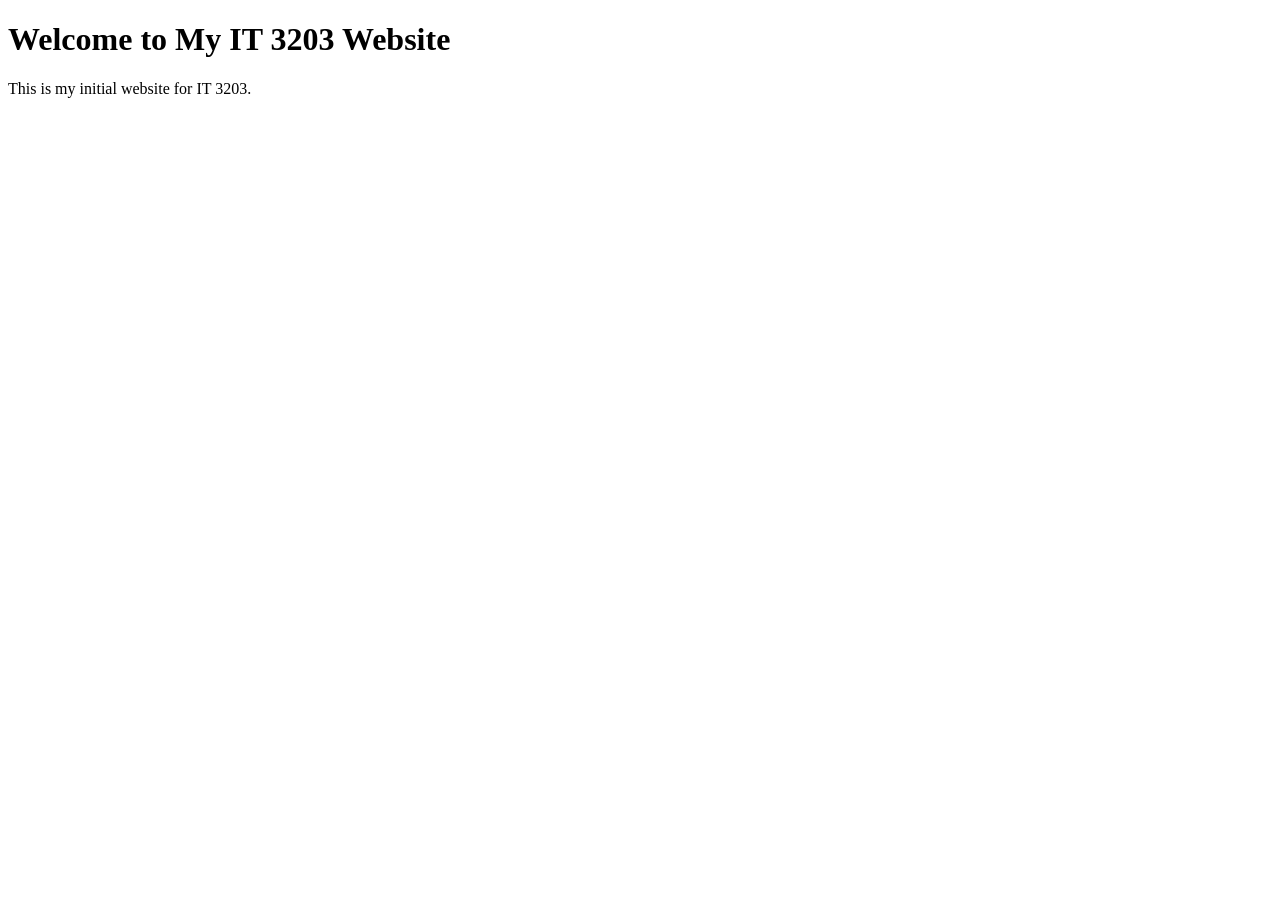
==== index.html @ f3075af6 "Add initial HTML structure for the website" ====
<!DOCTYPE html>
<html lang="en">
<head>
    <meta charset="UTF-8">
    <meta name="viewport" content="width=device-width, initial-scale=1.0">
    <title>My IT 3203 Website</title>
</head>
<body>
    <h1>Welcome to My IT 3203 Website</h1>
    <p>This is my initial website for IT 3203.</p>
</body>
</html>
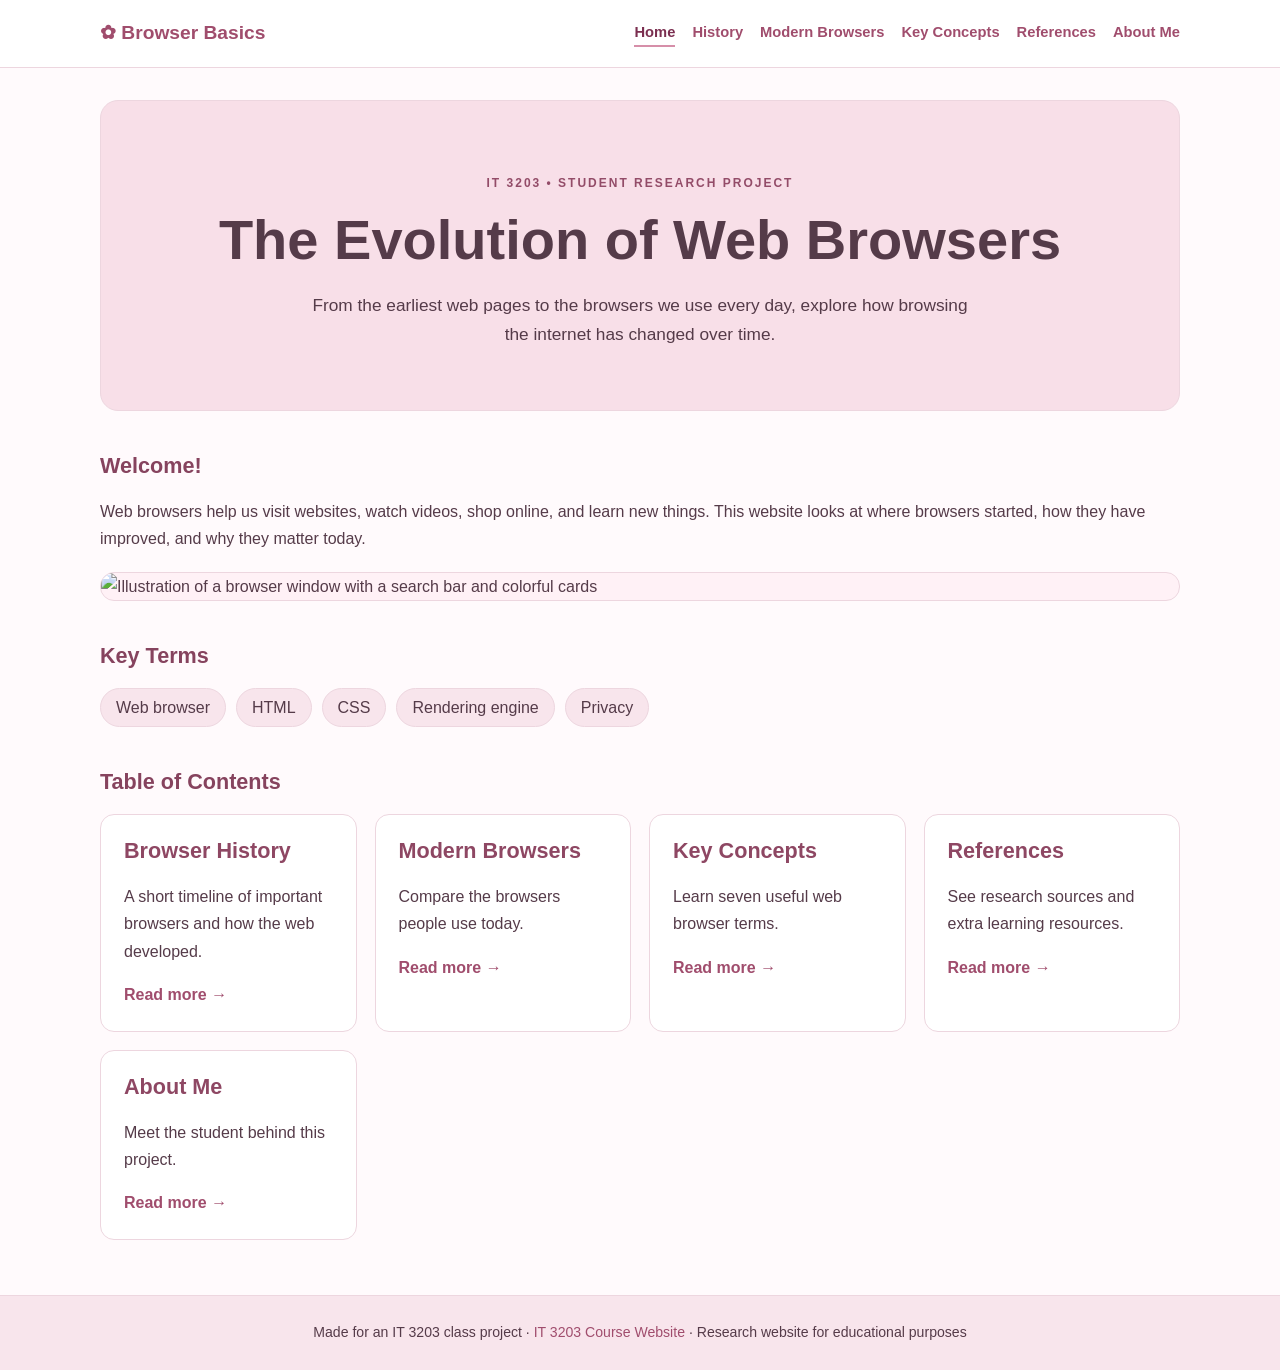
==== commit 19871635: "Add files via upload" ====
--- a/index.html
+++ b/index.html
@@ -1,12 +1,22 @@
 <!DOCTYPE html>
 <html lang="en">
 <head>
-    <meta charset="UTF-8">
-    <meta name="viewport" content="width=device-width, initial-scale=1.0">
-    <title>My IT 3203 Website</title>
+  <meta charset="UTF-8">
+  <meta name="viewport" content="width=device-width, initial-scale=1.0">
+  <meta name="description" content="A student research website about the evolution of web browsers.">
+  <title>Home | The Evolution of Web Browsers</title>
+  <link rel="stylesheet" href="style.css">
 </head>
 <body>
-    <h1>Welcome to My IT 3203 Website</h1>
-    <p>This is my initial website for IT 3203.</p>
+  <!-- Shared header and navigation appear on every page. -->
+  <header class="site-header"><div class="container header-inner"><a class="brand" href="index.html">✿ Browser Basics</a><nav aria-label="Main navigation"><a href="index.html" aria-current="page">Home</a>
+<a href="history.html">History</a>
+<a href="modern.html">Modern Browsers</a>
+<a href="concepts.html">Key Concepts</a>
+<a href="references.html">References</a>
+<a href="about.html">About Me</a></nav></div></header>
+  <main class="container"><section class="hero"><p class="eyebrow">IT 3203 • Student Research Project</p><h1>The Evolution of Web Browsers</h1><p class="hero-text">From the earliest web pages to the browsers we use every day, explore how browsing the internet has changed over time.</p></section><section class="section"><h2>Welcome!</h2><p>Web browsers help us visit websites, watch videos, shop online, and learn new things. This website looks at where browsers started, how they have improved, and why they matter today.</p><img class="feature-image" src="images/browser-illustration.svg" alt="Illustration of a browser window with a search bar and colorful cards"></section><section class="section"><h2>Key Terms</h2><ul class="tag-list"><li>Web browser</li><li>HTML</li><li>CSS</li><li>Rendering engine</li><li>Privacy</li></ul></section><section class="section"><h2>Table of Contents</h2><div class="card-grid"><article class="card"><h2>Browser History</h2><p>A short timeline of important browsers and how the web developed.</p><a href="history.html">Read more →</a></article><article class="card"><h2>Modern Browsers</h2><p>Compare the browsers people use today.</p><a href="modern.html">Read more →</a></article><article class="card"><h2>Key Concepts</h2><p>Learn seven useful web browser terms.</p><a href="concepts.html">Read more →</a></article><article class="card"><h2>References</h2><p>See research sources and extra learning resources.</p><a href="references.html">Read more →</a></article><article class="card"><h2>About Me</h2><p>Meet the student behind this project.</p><a href="about.html">Read more →</a></article></div></section></main>
+  <!-- Required course credit and link. -->
+  <footer class="site-footer"><div class="container">Made for an IT 3203 class project · <a href="https://ksuweb.github.io/IT3203/">IT 3203 Course Website</a> · Research website for educational purposes</div></footer>
 </body>
-</html>
+</html>
--- a/style.css
+++ b/style.css
@@ -0,0 +1,34 @@
+/* IT 3203 Milestone 1: One stylesheet shared by all six pages. */
+/* Element selectors: body, h1, a, table, etc. */
+:root { --pink:#f8dfe8; --rose:#a04d6d; --dark:#553b49; --line:#edd6df; --white:#fff; }
+* { box-sizing:border-box; }
+body { margin:0; color:var(--dark); background:#fffafc; font-family:Arial, Helvetica, sans-serif; line-height:1.7; }
+h1,h2 { line-height:1.25; } h1 { font-size:clamp(2rem,5vw,3.5rem); margin:0 0 16px; } h2 { font-size:1.35rem; margin-top:0; }
+a { color:var(--rose); text-decoration:none; } a:hover { text-decoration:underline; color:#75324f; }
+.container { width:min(1080px,92%); margin:0 auto; }
+.site-header { background:white; border-bottom:1px solid var(--line); }
+.header-inner { display:flex; flex-wrap:wrap; align-items:center; justify-content:space-between; gap:12px; padding:17px 0; }
+.brand { font-weight:800; font-size:1.2rem; }
+nav { display:flex; flex-wrap:wrap; gap:8px 17px; } nav a { font-size:.92rem; font-weight:600; }
+/* Attribute selector: highlights the current page in the menu. */
+nav a[aria-current="page"] { color:#7b2f50; border-bottom:2px solid #d68fa9; }
+.hero { background:var(--pink); text-align:center; border:1px solid var(--line); border-radius:18px; padding:60px 30px; margin:32px 0; }
+.eyebrow { color:#934c68; text-transform:uppercase; letter-spacing:2px; font-size:.75rem; font-weight:700; }
+.hero-text { max-width:680px; margin:0 auto; font-size:1.08rem; }
+.section { margin:42px 0; } .section > h2 { color:#86435e; }
+.feature-image { display:block; width:100%; max-height:300px; object-fit:contain; border-radius:14px; margin:20px 0; background:#fff1f6; border:1px solid var(--line); }
+/* Class selectors and CSS Grid create responsive content cards. */
+.card-grid,.concept-grid { display:grid; grid-template-columns:repeat(auto-fit,minmax(235px,1fr)); gap:18px; }
+.card,.concept,.about-card,.note { background:white; padding:23px; border:1px solid var(--line); border-radius:14px; }
+.card h2,.concept h2 { color:#8e4763; } .card a { font-weight:700; }
+.tag-list { display:flex; flex-wrap:wrap; gap:10px; padding:0; list-style:none; }
+.tag-list li { background:#f8e5ec; border:1px solid var(--line); border-radius:30px; padding:5px 15px; }
+.timeline li { padding:8px 0; } .note { background:#fff0f5; margin:30px 0; }
+.table-wrap { overflow-x:auto; } table { width:100%; border-collapse:collapse; background:white; margin:20px 0; }
+caption { text-align:left; font-weight:bold; margin-bottom:10px; } th,td { border:1px solid #e5cbd5; padding:12px; text-align:left; }
+th { background:#f7dfe8; } tr:nth-child(even) { background:#fff4f8; }
+.resource-list { padding-left:20px; } .resource-list li { margin-bottom:20px; } .resource-list p { margin:3px 0; }
+.about-layout { display:grid; grid-template-columns:2fr 1fr; gap:25px; } .about-card { background:#fff0f5; align-self:start; }
+.small-text { font-size:.9rem; color:#806673; } .site-footer { margin-top:55px; padding:25px 0; background:#f8e5ec; text-align:center; font-size:.88rem; border-top:1px solid var(--line); }
+/* Responsive layout for phones and small screens. */
+@media(max-width:700px) { .header-inner { justify-content:center; } nav { justify-content:center; } .hero { padding:40px 18px; } .about-layout { grid-template-columns:1fr; } }
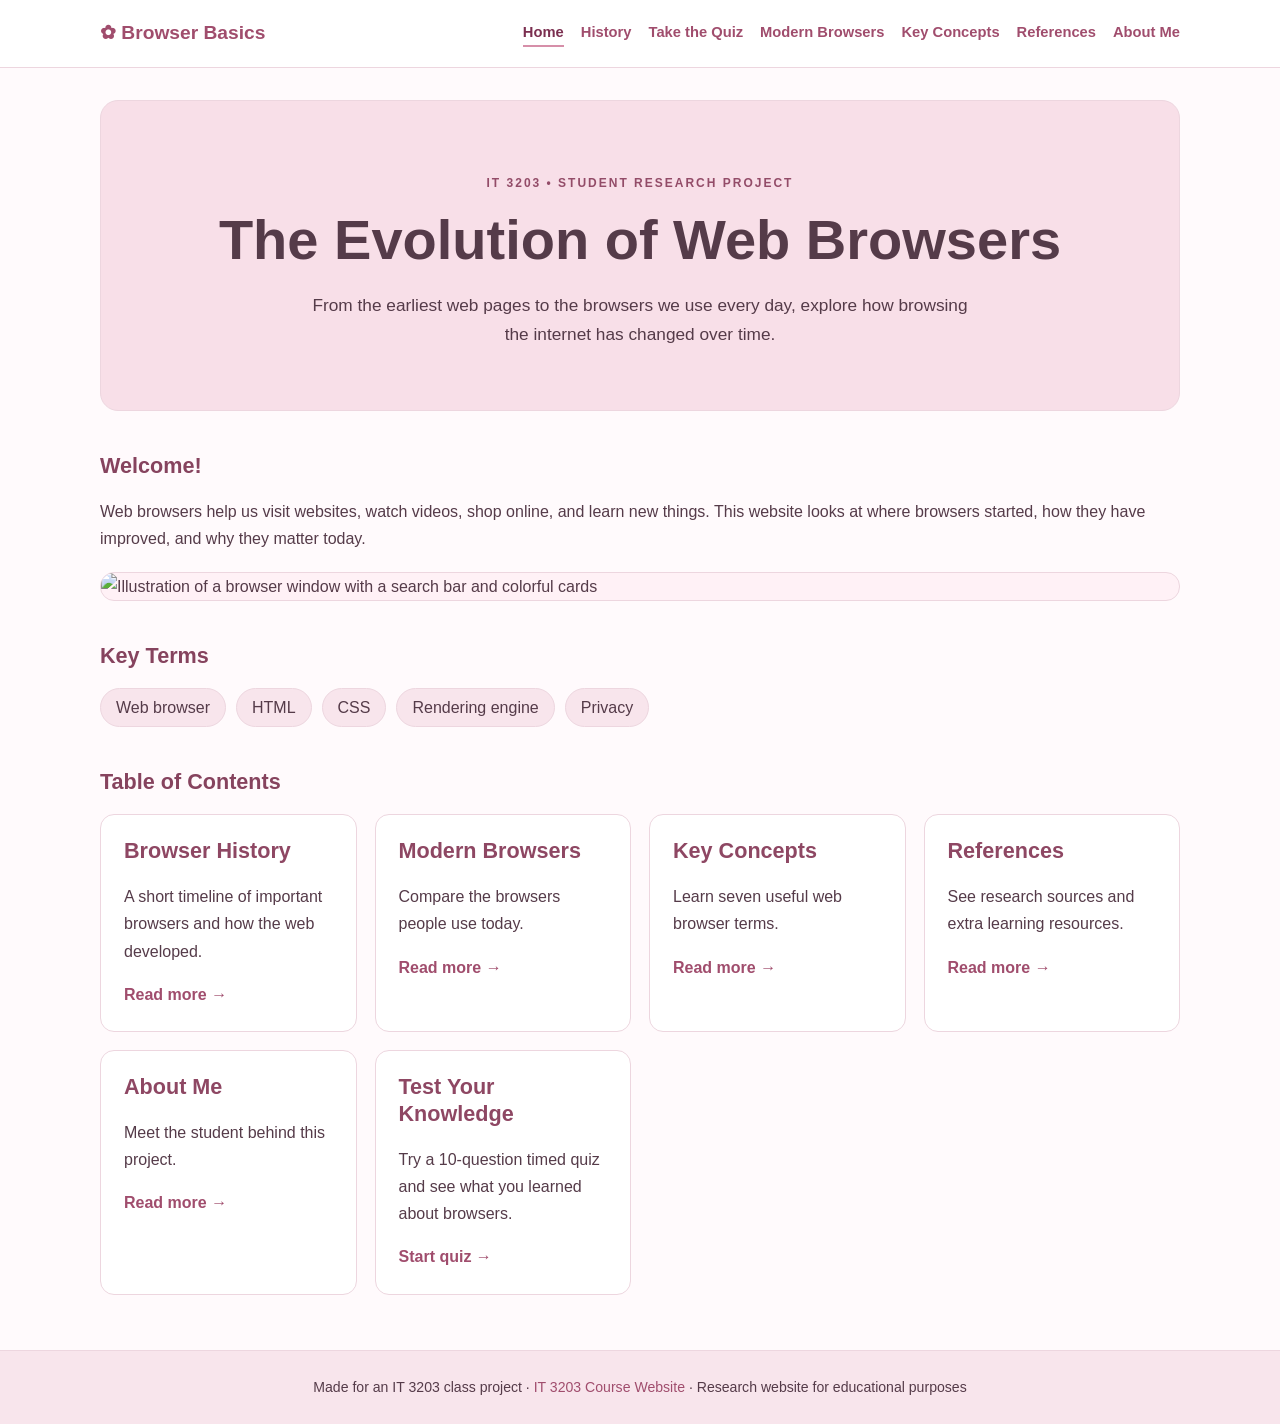
==== commit bbb5a2ea: "Add files via upload" ====
--- a/index.html
+++ b/index.html
@@ -1,22 +1,23 @@
 <!DOCTYPE html>
+
 <html lang="en">
 <head>
-  <meta charset="UTF-8">
-  <meta name="viewport" content="width=device-width, initial-scale=1.0">
-  <meta name="description" content="A student research website about the evolution of web browsers.">
-  <title>Home | The Evolution of Web Browsers</title>
-  <link rel="stylesheet" href="style.css">
+<meta charset="utf-8"/>
+<meta content="width=device-width, initial-scale=1.0" name="viewport"/>
+<meta content="A student research website about the evolution of web browsers." name="description"/>
+<title>Home | The Evolution of Web Browsers</title>
+<link href="style.css" rel="stylesheet"/>
 </head>
 <body>
-  <!-- Shared header and navigation appear on every page. -->
-  <header class="site-header"><div class="container header-inner"><a class="brand" href="index.html">✿ Browser Basics</a><nav aria-label="Main navigation"><a href="index.html" aria-current="page">Home</a>
+<!-- Shared header and navigation appear on every page. -->
+<header class="site-header"><div class="container header-inner"><a class="brand" href="index.html">✿ Browser Basics</a><nav aria-label="Main navigation"><a aria-current="page" href="index.html">Home</a>
 <a href="history.html">History</a>
-<a href="modern.html">Modern Browsers</a>
+<a href="quiz.html">Take the Quiz</a><a href="modern.html">Modern Browsers</a>
 <a href="concepts.html">Key Concepts</a>
 <a href="references.html">References</a>
 <a href="about.html">About Me</a></nav></div></header>
-  <main class="container"><section class="hero"><p class="eyebrow">IT 3203 • Student Research Project</p><h1>The Evolution of Web Browsers</h1><p class="hero-text">From the earliest web pages to the browsers we use every day, explore how browsing the internet has changed over time.</p></section><section class="section"><h2>Welcome!</h2><p>Web browsers help us visit websites, watch videos, shop online, and learn new things. This website looks at where browsers started, how they have improved, and why they matter today.</p><img class="feature-image" src="images/browser-illustration.svg" alt="Illustration of a browser window with a search bar and colorful cards"></section><section class="section"><h2>Key Terms</h2><ul class="tag-list"><li>Web browser</li><li>HTML</li><li>CSS</li><li>Rendering engine</li><li>Privacy</li></ul></section><section class="section"><h2>Table of Contents</h2><div class="card-grid"><article class="card"><h2>Browser History</h2><p>A short timeline of important browsers and how the web developed.</p><a href="history.html">Read more →</a></article><article class="card"><h2>Modern Browsers</h2><p>Compare the browsers people use today.</p><a href="modern.html">Read more →</a></article><article class="card"><h2>Key Concepts</h2><p>Learn seven useful web browser terms.</p><a href="concepts.html">Read more →</a></article><article class="card"><h2>References</h2><p>See research sources and extra learning resources.</p><a href="references.html">Read more →</a></article><article class="card"><h2>About Me</h2><p>Meet the student behind this project.</p><a href="about.html">Read more →</a></article></div></section></main>
-  <!-- Required course credit and link. -->
-  <footer class="site-footer"><div class="container">Made for an IT 3203 class project · <a href="https://ksuweb.github.io/IT3203/">IT 3203 Course Website</a> · Research website for educational purposes</div></footer>
+<main class="container"><section class="hero"><p class="eyebrow">IT 3203 • Student Research Project</p><h1>The Evolution of Web Browsers</h1><p class="hero-text">From the earliest web pages to the browsers we use every day, explore how browsing the internet has changed over time.</p></section><section class="section"><h2>Welcome!</h2><p>Web browsers help us visit websites, watch videos, shop online, and learn new things. This website looks at where browsers started, how they have improved, and why they matter today.</p><img alt="Illustration of a browser window with a search bar and colorful cards" class="feature-image" src="images/browser-illustration.svg"/></section><section class="section"><h2>Key Terms</h2><ul class="tag-list"><li>Web browser</li><li>HTML</li><li>CSS</li><li>Rendering engine</li><li>Privacy</li></ul></section><section class="section"><h2>Table of Contents</h2><div class="card-grid"><article class="card"><h2>Browser History</h2><p>A short timeline of important browsers and how the web developed.</p><a href="history.html">Read more →</a></article><article class="card"><h2>Modern Browsers</h2><p>Compare the browsers people use today.</p><a href="modern.html">Read more →</a></article><article class="card"><h2>Key Concepts</h2><p>Learn seven useful web browser terms.</p><a href="concepts.html">Read more →</a></article><article class="card"><h2>References</h2><p>See research sources and extra learning resources.</p><a href="references.html">Read more →</a></article><article class="card"><h2>About Me</h2><p>Meet the student behind this project.</p><a href="about.html">Read more →</a></article><article class="card"><h2>Test Your Knowledge</h2><p>Try a 10-question timed quiz and see what you learned about browsers.</p><a href="quiz.html">Start quiz →</a></article></div></section></main>
+<!-- Required course credit and link. -->
+<footer class="site-footer"><div class="container">Made for an IT 3203 class project · <a href="https://ksuweb.github.io/IT3203/">IT 3203 Course Website</a> · Research website for educational purposes</div></footer>
 </body>
 </html>
--- a/style.css
+++ b/style.css
@@ -32,3 +32,31 @@
 .small-text { font-size:.9rem; color:#806673; } .site-footer { margin-top:55px; padding:25px 0; background:#f8e5ec; text-align:center; font-size:.88rem; border-top:1px solid var(--line); }
 /* Responsive layout for phones and small screens. */
 @media(max-width:700px) { .header-inner { justify-content:center; } nav { justify-content:center; } .hero { padding:40px 18px; } .about-layout { grid-template-columns:1fr; } }
+
+/* Milestone #2: responsive, accessible quiz controls and results. */
+.quiz-toolbar {display:flex;flex-wrap:wrap;gap:18px;justify-content:space-between;background:white;border:1px solid var(--line);padding:15px 24px;border-radius:14px;margin-bottom:24px;position:sticky;top:0;z-index:5;box-shadow:0 3px 12px #553b4912}
+.quiz-toolbar p {margin:3px 0;font-size:1.2rem;font-weight:700;color:var(--rose)}
+.quiz-toolbar .time-warning {color:#a52837}
+.question-card {min-width:0;border:1px solid var(--line);border-radius:14px;padding:20px 24px;margin:20px 0;background:white}
+.question-card legend {font-size:1.12rem;font-weight:700;color:var(--dark);padding:0 8px;max-width:100%}
+.question-number {display:block;font-size:.78rem;letter-spacing:.05em;text-transform:uppercase;color:var(--rose);margin-bottom:5px}
+.question-card label:not(.answer-option) {display:block;margin:12px 0 6px;font-weight:600}
+.question-card input[type=text],.question-card select {display:block;width:100%;max-width:520px;padding:12px;border:1px solid #bfa4af;border-radius:9px;background:white;font:inherit;color:var(--dark)}
+.answer-options {display:grid;gap:9px;margin-top:16px}
+.answer-option {display:flex;align-items:center;gap:12px;border:1px solid var(--line);border-radius:9px;padding:10px 14px;cursor:pointer;background:#fffafd}
+.answer-option:hover {background:#fff0f5}
+.answer-option input {width:18px;height:18px;accent-color:var(--rose);flex-shrink:0}
+.question-feedback {margin-top:16px;padding:12px 15px;border-radius:8px;font-weight:600}
+.question-feedback.correct {background:#e4f5eb;color:#165d35}
+.question-feedback.incorrect {background:#fff0ed;color:#9a2c29}
+.question-correct {border-color:#83b99a}.question-incorrect {border-color:#dc9a96}
+.quiz-actions {display:flex;gap:12px;flex-wrap:wrap;margin:25px 0}
+.primary-button,.secondary-button {font:inherit;font-weight:700;border-radius:9px;padding:12px 22px;cursor:pointer}
+.primary-button {background:var(--rose);color:white;border:2px solid var(--rose)}
+.secondary-button {background:white;color:var(--rose);border:2px solid var(--rose)}
+button:disabled {opacity:.55;cursor:not-allowed}
+.results-panel {padding:22px 26px;border-radius:14px;border:2px solid;margin:22px 0;background:white}
+.results-panel.pass {border-color:#4c9b70;background:#edf8f1}.results-panel.fail {border-color:#c76a65;background:#fff1ef}
+.results-panel h2 {margin:0 0 10px}.results-panel p {margin:8px 0}
+:focus-visible {outline:3px solid #7650b3;outline-offset:3px}
+@media(max-width:600px){.question-card{padding:18px 14px}.quiz-toolbar{top:0}.quiz-actions button{width:100%}}
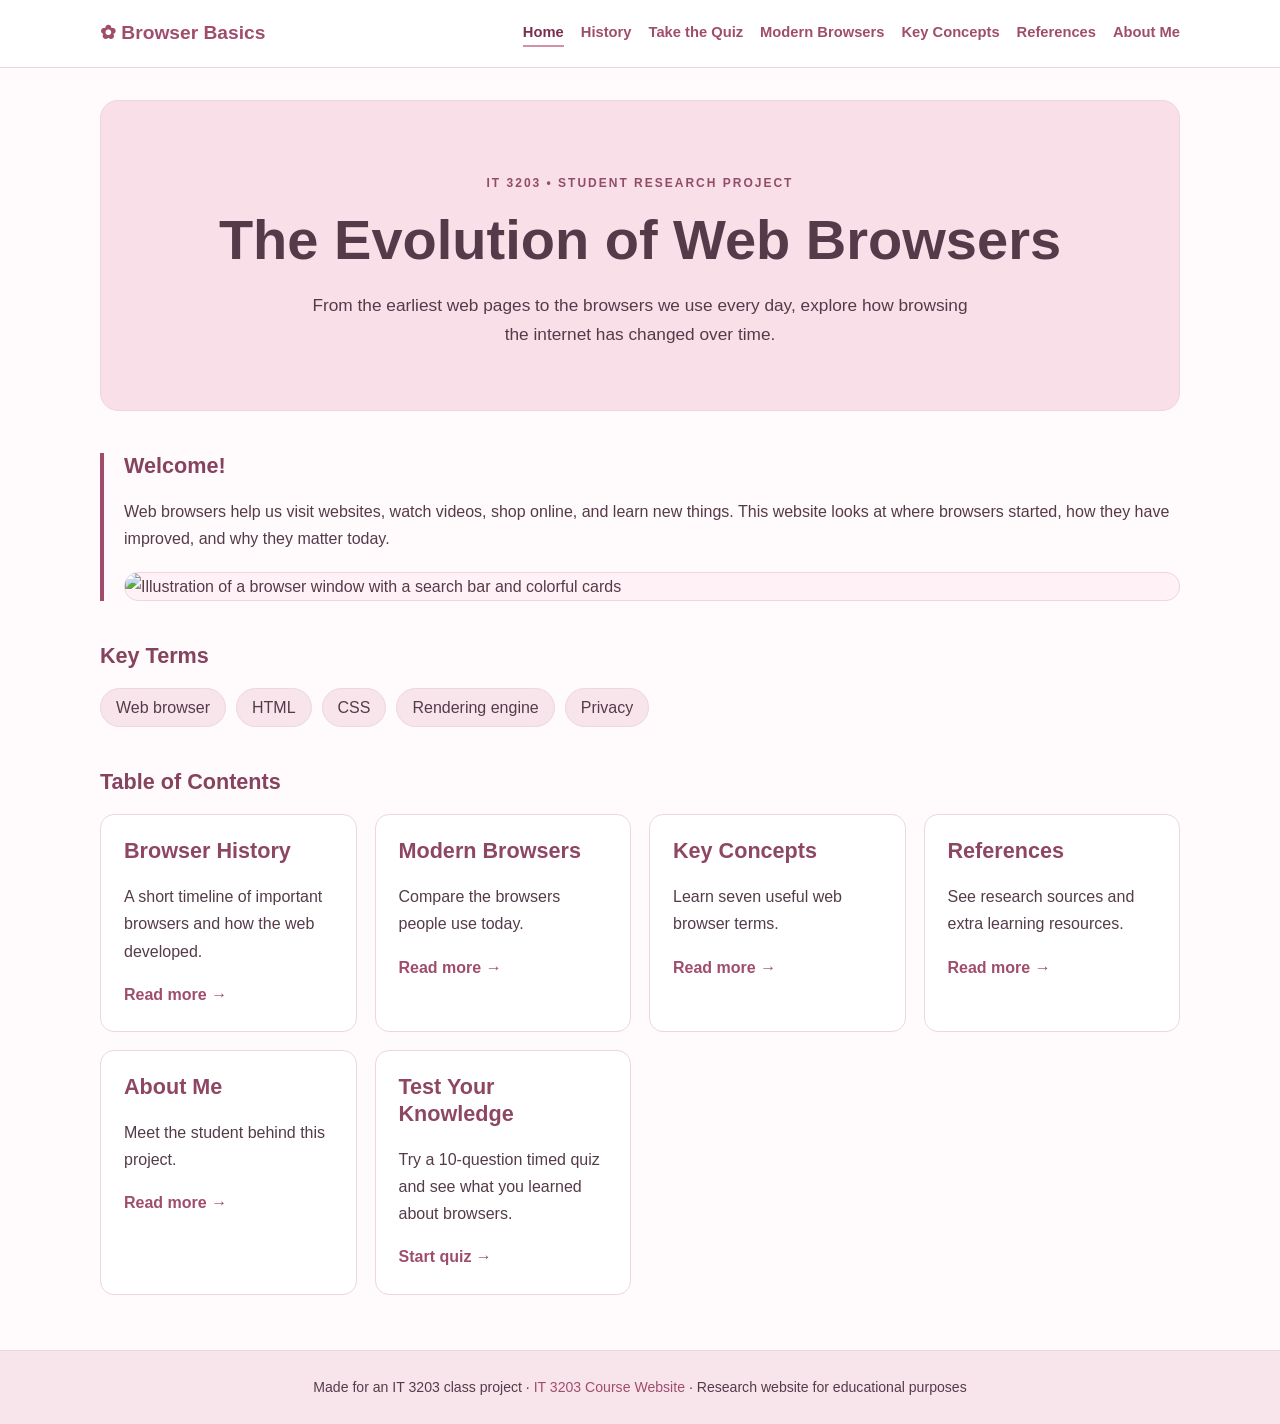
==== commit 827515c5: "Add files via upload" ====
--- a/index.html
+++ b/index.html
@@ -16,7 +16,7 @@
 <a href="concepts.html">Key Concepts</a>
 <a href="references.html">References</a>
 <a href="about.html">About Me</a></nav></div></header>
-<main class="container"><section class="hero"><p class="eyebrow">IT 3203 • Student Research Project</p><h1>The Evolution of Web Browsers</h1><p class="hero-text">From the earliest web pages to the browsers we use every day, explore how browsing the internet has changed over time.</p></section><section class="section"><h2>Welcome!</h2><p>Web browsers help us visit websites, watch videos, shop online, and learn new things. This website looks at where browsers started, how they have improved, and why they matter today.</p><img alt="Illustration of a browser window with a search bar and colorful cards" class="feature-image" src="images/browser-illustration.svg"/></section><section class="section"><h2>Key Terms</h2><ul class="tag-list"><li>Web browser</li><li>HTML</li><li>CSS</li><li>Rendering engine</li><li>Privacy</li></ul></section><section class="section"><h2>Table of Contents</h2><div class="card-grid"><article class="card"><h2>Browser History</h2><p>A short timeline of important browsers and how the web developed.</p><a href="history.html">Read more →</a></article><article class="card"><h2>Modern Browsers</h2><p>Compare the browsers people use today.</p><a href="modern.html">Read more →</a></article><article class="card"><h2>Key Concepts</h2><p>Learn seven useful web browser terms.</p><a href="concepts.html">Read more →</a></article><article class="card"><h2>References</h2><p>See research sources and extra learning resources.</p><a href="references.html">Read more →</a></article><article class="card"><h2>About Me</h2><p>Meet the student behind this project.</p><a href="about.html">Read more →</a></article><article class="card"><h2>Test Your Knowledge</h2><p>Try a 10-question timed quiz and see what you learned about browsers.</p><a href="quiz.html">Start quiz →</a></article></div></section></main>
+<main class="container"><section class="hero"><p class="eyebrow">IT 3203 • Student Research Project</p><h1>The Evolution of Web Browsers</h1><p class="hero-text">From the earliest web pages to the browsers we use every day, explore how browsing the internet has changed over time.</p></section><section class="section" id="welcome-section"><h2>Welcome!</h2><p>Web browsers help us visit websites, watch videos, shop online, and learn new things. This website looks at where browsers started, how they have improved, and why they matter today.</p><img alt="Illustration of a browser window with a search bar and colorful cards" class="feature-image" src="images/browser-illustration.svg"/></section><section class="section"><h2>Key Terms</h2><ul class="tag-list"><li>Web browser</li><li>HTML</li><li>CSS</li><li>Rendering engine</li><li>Privacy</li></ul></section><section class="section"><h2>Table of Contents</h2><div class="card-grid"><article class="card"><h2>Browser History</h2><p>A short timeline of important browsers and how the web developed.</p><a href="history.html">Read more →</a></article><article class="card"><h2>Modern Browsers</h2><p>Compare the browsers people use today.</p><a href="modern.html">Read more →</a></article><article class="card"><h2>Key Concepts</h2><p>Learn seven useful web browser terms.</p><a href="concepts.html">Read more →</a></article><article class="card"><h2>References</h2><p>See research sources and extra learning resources.</p><a href="references.html">Read more →</a></article><article class="card"><h2>About Me</h2><p>Meet the student behind this project.</p><a href="about.html">Read more →</a></article><article class="card"><h2>Test Your Knowledge</h2><p>Try a 10-question timed quiz and see what you learned about browsers.</p><a href="quiz.html">Start quiz →</a></article></div></section></main>
 <!-- Required course credit and link. -->
 <footer class="site-footer"><div class="container">Made for an IT 3203 class project · <a href="https://ksuweb.github.io/IT3203/">IT 3203 Course Website</a> · Research website for educational purposes</div></footer>
 </body>
--- a/style.css
+++ b/style.css
@@ -60,3 +60,6 @@
 .results-panel h2 {margin:0 0 10px}.results-panel p {margin:8px 0}
 :focus-visible {outline:3px solid #7650b3;outline-offset:3px}
 @media(max-width:600px){.question-card{padding:18px 14px}.quiz-toolbar{top:0}.quiz-actions button{width:100%}}
+
+/* ID selector: styles the welcome section identified in index.html. */
+#welcome-section { border-left: 4px solid var(--rose); padding-left: 20px; }
